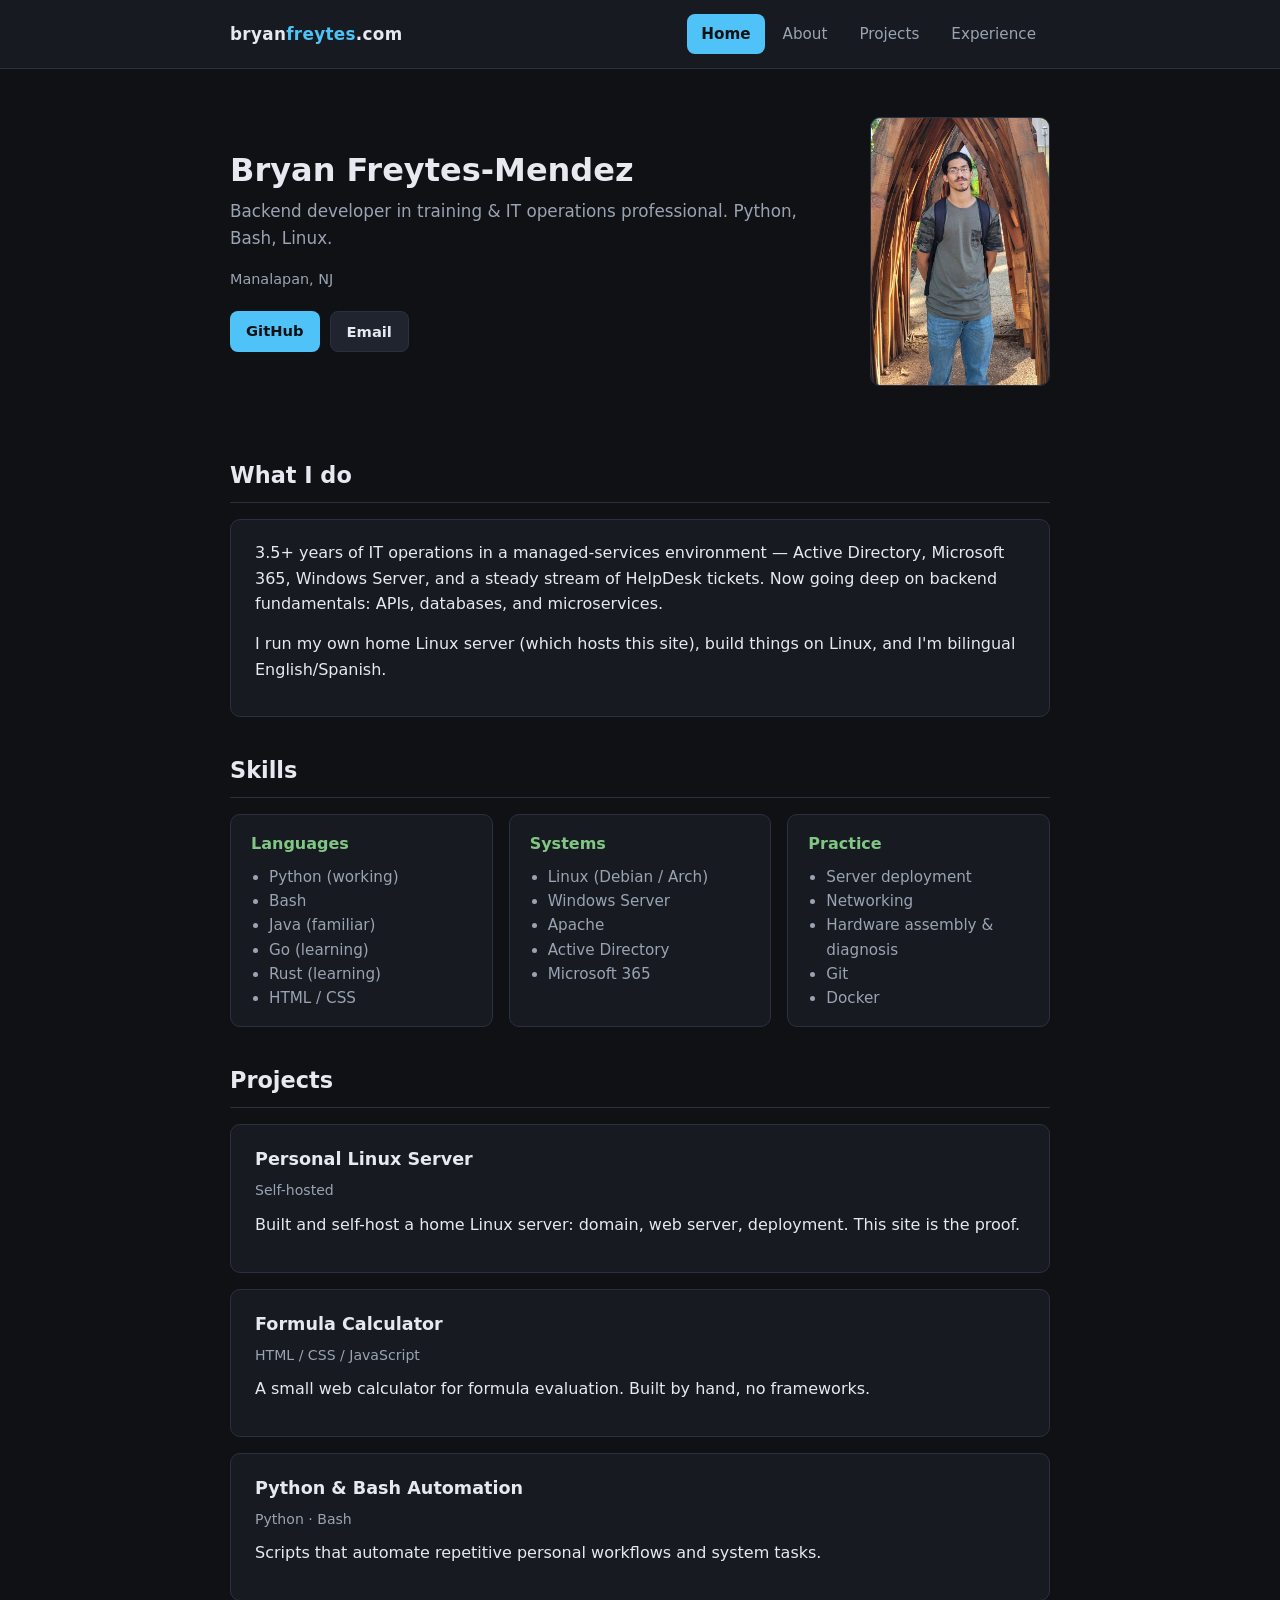
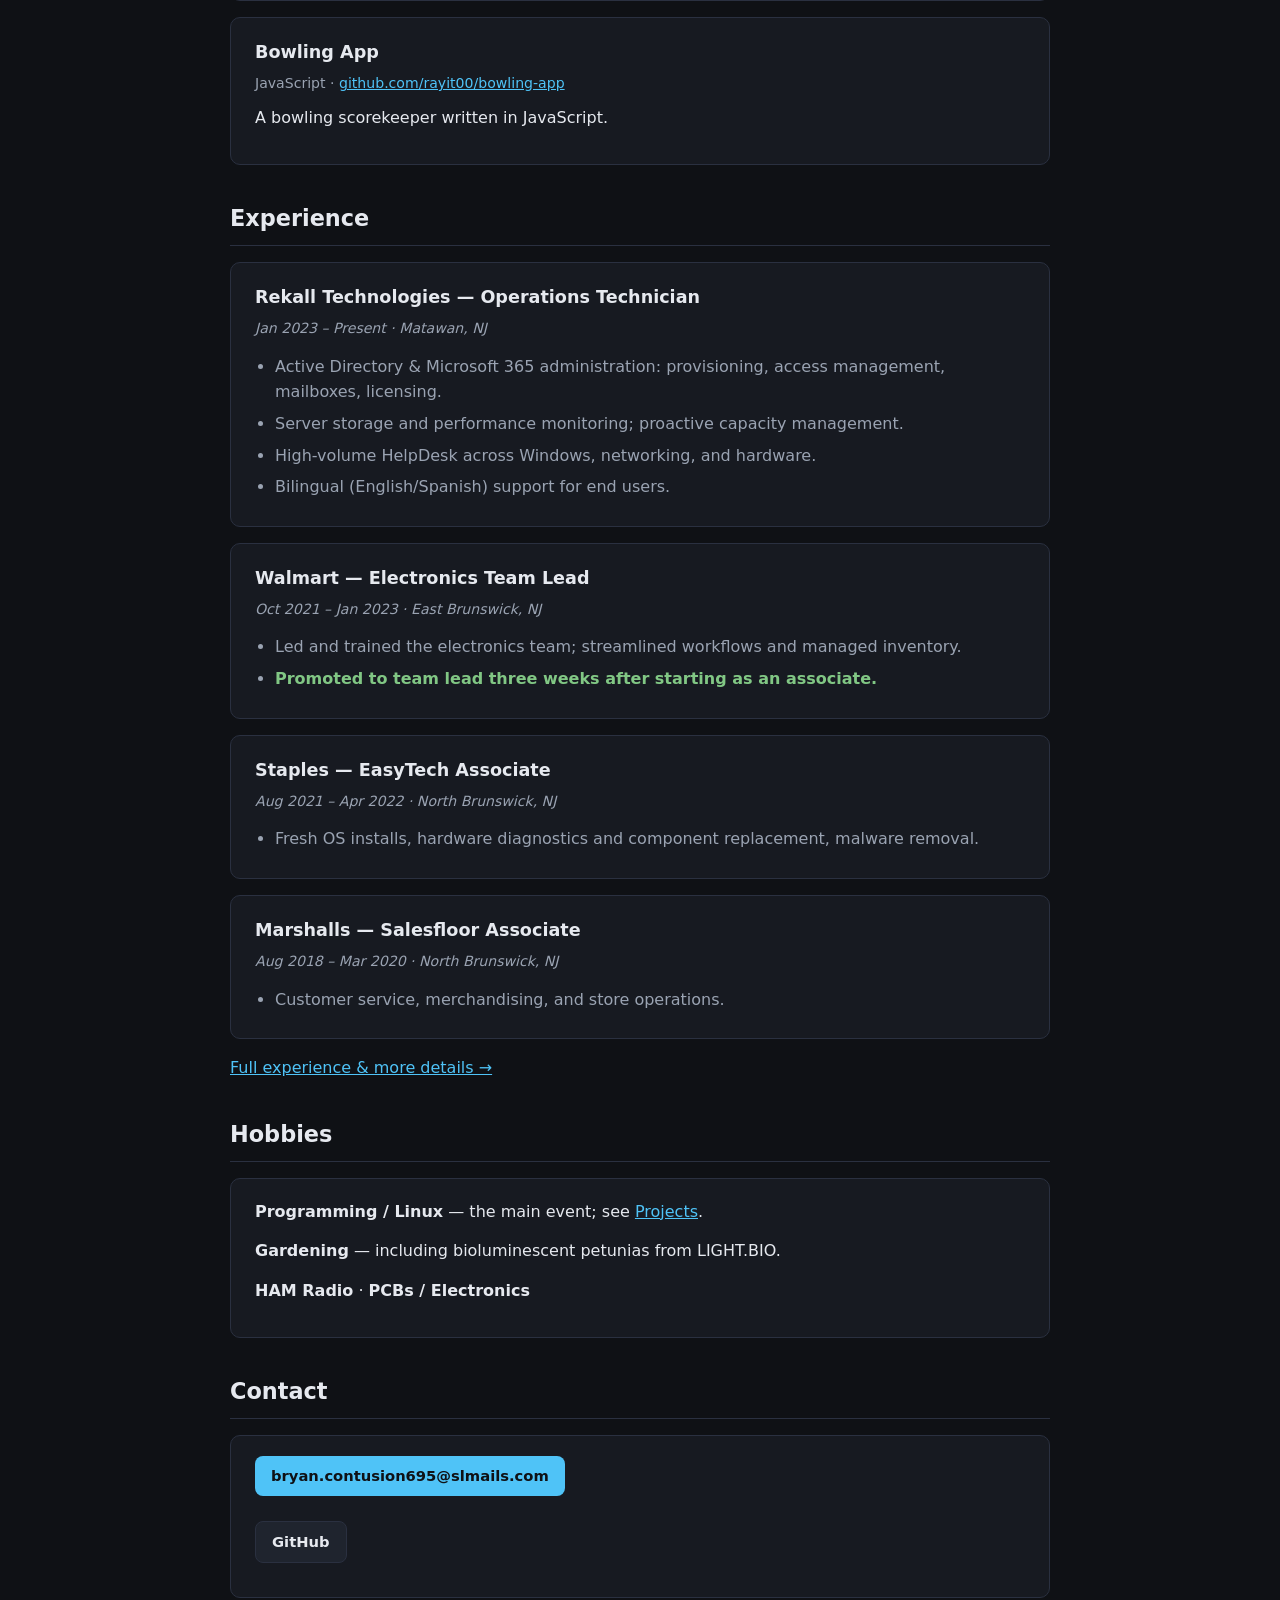
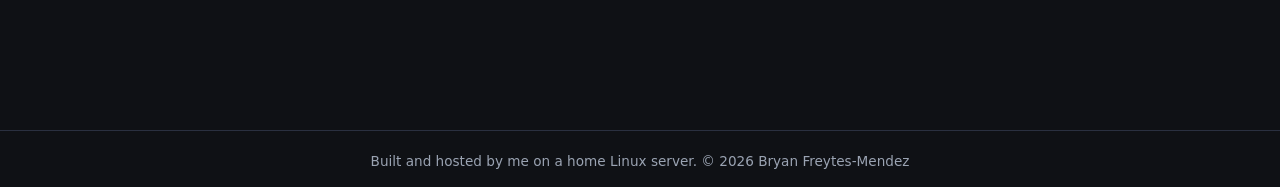
==== index.html @ b43ff47e "Rebuild personal site: 4-page static site, dark theme, no frameworks" ====
<!DOCTYPE html>
<html lang="en">
<head>
    <meta charset="UTF-8">
    <meta name="viewport" content="width=device-width, initial-scale=1.0">
    <title>Bryan Freytes-Mendez — Home</title>
    <meta name="description" content="Bryan Freytes-Mendez: backend developer in training and IT operations professional. Python, Bash, Linux. Manalapan, NJ.">
    <meta property="og:title" content="Bryan Freytes-Mendez">
    <meta property="og:description" content="Backend developer in training. Python, Bash, Linux. IT operations.">
    <meta property="og:type" content="website">
    <meta property="og:url" content="https://bryanfreytes.com/">
    <link rel="icon" type="image/svg+xml" href="/assets/favicon.svg">
    <link rel="stylesheet" href="/css/styles.css">
</head>
<body>
<header class="site-header">
    <div class="header-inner">
        <a class="site-title" href="/index.html">bryan<span>freytes</span>.com</a>
        <nav>
            <ul>
                <li><a class="active" href="/index.html">Home</a></li>
                <li><a href="/about.html">About</a></li>
                <li><a href="/projects.html">Projects</a></li>
                <li><a href="/experience.html">Experience</a></li>
            </ul>
        </nav>
    </div>
</header>

<div class="page">
    <div class="hero">
        <div class="hero-text">
            <h1>Bryan Freytes-Mendez</h1>
            <p class="tagline">Backend developer in training &amp; IT operations professional. Python, Bash, Linux.</p>
            <p class="location">Manalapan, NJ</p>
            <div class="hero-links">
                <a class="btn" href="https://github.com/rayit00" target="_blank" rel="noopener">GitHub</a>
                <a class="btn secondary" href="mailto:bryan.contusion695@slmails.com">Email</a>
            </div>
        </div>
        <img src="/images/profile.jpg" alt="Portrait of Bryan Freytes-Mendez" width="180" height="270">
    </div>

    <section>
        <h2>What I do</h2>
        <div class="card">
            <p>3.5+ years of IT operations in a managed-services environment — Active Directory, Microsoft 365, Windows Server, and a steady stream of HelpDesk tickets. Now going deep on backend fundamentals: APIs, databases, and microservices.</p>
            <p>I run my own home Linux server (which hosts this site), build things on Linux, and I'm bilingual English/Spanish.</p>
        </div>
    </section>

    <section>
        <h2>Skills</h2>
        <div class="skills-grid">
            <div class="skill-group">
                <h3>Languages</h3>
                <ul>
                    <li>Python (working)</li>
                    <li>Bash</li>
                    <li>Java (familiar)</li>
                    <li>Go (learning)</li>
                    <li>Rust (learning)</li>
                    <li>HTML / CSS</li>
                </ul>
            </div>
            <div class="skill-group">
                <h3>Systems</h3>
                <ul>
                    <li>Linux (Debian / Arch)</li>
                    <li>Windows Server</li>
                    <li>Apache</li>
                    <li>Active Directory</li>
                    <li>Microsoft 365</li>
                </ul>
            </div>
            <div class="skill-group">
                <h3>Practice</h3>
                <ul>
                    <li>Server deployment</li>
                    <li>Networking</li>
                    <li>Hardware assembly &amp; diagnosis</li>
                    <li>Git</li>
                    <li>Docker</li>
                </ul>
            </div>
        </div>
    </section>

    <section>
        <h2>Projects</h2>
        <div class="card">
            <h3><a href="/projects.html#linux-server">Personal Linux Server</a></h3>
            <p class="meta">Self-hosted</p>
            <p>Built and self-host a home Linux server: domain, web server, deployment. This site is the proof.</p>
        </div>
        <div class="card">
            <h3><a href="/projects.html#formula-calculator">Formula Calculator</a></h3>
            <p class="meta">HTML / CSS / JavaScript</p>
            <p>A small web calculator for formula evaluation. Built by hand, no frameworks.</p>
        </div>
        <div class="card">
            <h3><a href="/projects.html#automation">Python &amp; Bash Automation</a></h3>
            <p class="meta">Python · Bash</p>
            <p>Scripts that automate repetitive personal workflows and system tasks.</p>
        </div>
        <div class="card">
            <h3><a href="/projects.html#bowling-app">Bowling App</a></h3>
            <p class="meta">JavaScript · <a href="https://github.com/rayit00/bowling-app" target="_blank" rel="noopener">github.com/rayit00/bowling-app</a></p>
            <p>A bowling scorekeeper written in JavaScript.</p>
        </div>
    </section>

    <section>
        <h2>Experience</h2>
        <div class="card job">
            <h3>Rekall Technologies — Operations Technician</h3>
            <p class="dates">Jan 2023 – Present · Matawan, NJ</p>
            <ul>
                <li>Active Directory &amp; Microsoft 365 administration: provisioning, access management, mailboxes, licensing.</li>
                <li>Server storage and performance monitoring; proactive capacity management.</li>
                <li>High-volume HelpDesk across Windows, networking, and hardware.</li>
                <li>Bilingual (English/Spanish) support for end users.</li>
            </ul>
        </div>
        <div class="card job">
            <h3>Walmart — Electronics Team Lead</h3>
            <p class="dates">Oct 2021 – Jan 2023 · East Brunswick, NJ</p>
            <ul>
                <li>Led and trained the electronics team; streamlined workflows and managed inventory.</li>
                <li><span class="highlight">Promoted to team lead three weeks after starting as an associate.</span></li>
            </ul>
        </div>
        <div class="card job">
            <h3>Staples — EasyTech Associate</h3>
            <p class="dates">Aug 2021 – Apr 2022 · North Brunswick, NJ</p>
            <ul>
                <li>Fresh OS installs, hardware diagnostics and component replacement, malware removal.</li>
            </ul>
        </div>
        <div class="card job">
            <h3>Marshalls — Salesfloor Associate</h3>
            <p class="dates">Aug 2018 – Mar 2020 · North Brunswick, NJ</p>
            <ul>
                <li>Customer service, merchandising, and store operations.</li>
            </ul>
        </div>
        <p><a href="/experience.html">Full experience &amp; more details →</a></p>
    </section>

    <section>
        <h2>Hobbies</h2>
        <div class="card">
            <p><strong>Programming / Linux</strong> — the main event; see <a href="/projects.html">Projects</a>.</p>
            <p><strong>Gardening</strong> — including bioluminescent petunias from LIGHT.BIO.</p>
            <p><strong>HAM Radio</strong> · <strong>PCBs / Electronics</strong></p>
        </div>
    </section>

    <section>
        <h2>Contact</h2>
        <div class="card">
            <p>
                <a class="btn" href="mailto:bryan.contusion695@slmails.com">bryan.contusion695@slmails.com</a><br><br>
                <a class="btn secondary" href="https://github.com/rayit00" target="_blank" rel="noopener">GitHub</a>
            </p>
        </div>
    </section>
</div>

<footer class="site-footer">
    <p>Built and hosted by me on a home Linux server. © 2026 Bryan Freytes-Mendez</p>
</footer>
</body>
</html>
---- css/styles.css ----
:root {
    --bg: #0f1115;
    --surface: #171a21;
    --surface-2: #1f242e;
    --text: #e6e9ef;
    --text-dim: #9aa3b2;
    --accent: #4fc3f7;
    --accent-2: #81c784;
    --border: #2a3040;
    --radius: 10px;
}

* {
    box-sizing: border-box;
}

html {
    scroll-behavior: smooth;
}

body {
    margin: 0;
    background-color: var(--bg);
    color: var(--text);
    font-family: system-ui, -apple-system, "Segoe UI", Roboto, Helvetica, Arial, sans-serif;
    line-height: 1.6;
}

.page {
    max-width: 860px;
    margin: 0 auto;
    padding: 0 20px 60px;
}

/* ---------- Header / Nav ---------- */

header.site-header {
    background-color: var(--surface);
    border-bottom: 1px solid var(--border);
}

.header-inner {
    max-width: 860px;
    margin: 0 auto;
    padding: 14px 20px;
    display: flex;
    align-items: center;
    justify-content: space-between;
    flex-wrap: wrap;
    gap: 10px;
}

.site-title {
    font-size: 1.05rem;
    font-weight: 700;
    color: var(--text);
    text-decoration: none;
    letter-spacing: 0.02em;
}

.site-title span {
    color: var(--accent);
}

nav ul {
    list-style: none;
    display: flex;
    gap: 4px;
    margin: 0;
    padding: 0;
}

nav a {
    display: block;
    padding: 8px 14px;
    color: var(--text-dim);
    text-decoration: none;
    border-radius: 8px;
    font-size: 0.95rem;
    transition: color 0.15s, background-color 0.15s;
}

nav a:hover {
    color: var(--text);
    background-color: var(--surface-2);
}

nav a.active {
    color: var(--bg);
    background-color: var(--accent);
    font-weight: 600;
}

/* ---------- Hero ---------- */

.hero {
    display: flex;
    align-items: center;
    gap: 36px;
    padding: 48px 0 36px;
}

.hero-text {
    flex: 1;
}

.hero h1 {
    margin: 0 0 8px;
    font-size: 2rem;
    line-height: 1.2;
}

.hero .tagline {
    margin: 0 0 16px;
    color: var(--text-dim);
    font-size: 1.05rem;
}

.hero .location {
    margin: 0 0 20px;
    color: var(--text-dim);
    font-size: 0.9rem;
}

.hero img {
    width: 180px;
    height: auto;
    border-radius: var(--radius);
    border: 1px solid var(--border);
}

.hero-links {
    display: flex;
    gap: 10px;
    flex-wrap: wrap;
}

/* ---------- Cards & sections ---------- */

section {
    margin-top: 36px;
}

h2 {
    font-size: 1.4rem;
    margin: 0 0 16px;
    padding-bottom: 8px;
    border-bottom: 1px solid var(--border);
}

h3 {
    font-size: 1.1rem;
    margin: 0 0 6px;
}

p {
    margin: 0 0 14px;
}

.card {
    background-color: var(--surface);
    border: 1px solid var(--border);
    border-radius: var(--radius);
    padding: 20px 24px;
    margin-bottom: 16px;
}

.card h3 a {
    color: var(--text);
    text-decoration: none;
}

.card h3 a:hover {
    color: var(--accent);
}

.card .meta {
    color: var(--text-dim);
    font-size: 0.88rem;
    margin-bottom: 10px;
}

/* ---------- Links & buttons ---------- */

a {
    color: var(--accent);
}

.btn {
    display: inline-block;
    padding: 8px 16px;
    border-radius: 8px;
    background-color: var(--accent);
    color: var(--bg);
    font-weight: 600;
    text-decoration: none;
    font-size: 0.92rem;
    transition: filter 0.15s;
}

.btn:hover {
    filter: brightness(1.15);
    color: var(--bg);
}

.btn.secondary {
    background-color: var(--surface-2);
    color: var(--text);
    border: 1px solid var(--border);
}

/* ---------- Lists ---------- */

ul.plain {
    list-style: none;
    padding: 0;
    margin: 0;
}

ul.plain li {
    padding: 4px 0;
}

ul.dotted {
    margin: 0;
    padding-left: 20px;
}

ul.dotted li {
    margin-bottom: 6px;
}

/* ---------- Skills grid ---------- */

.skills-grid {
    display: grid;
    grid-template-columns: repeat(auto-fit, minmax(220px, 1fr));
    gap: 16px;
}

.skill-group {
    background-color: var(--surface);
    border: 1px solid var(--border);
    border-radius: var(--radius);
    padding: 16px 20px;
}

.skill-group h3 {
    margin-bottom: 8px;
    color: var(--accent-2);
    font-size: 1rem;
}

.skill-group ul {
    margin: 0;
    padding-left: 18px;
    color: var(--text-dim);
    font-size: 0.95rem;
}

/* ---------- Tags ---------- */

.tag {
    display: inline-block;
    background-color: var(--surface-2);
    border: 1px solid var(--border);
    color: var(--text-dim);
    border-radius: 999px;
    padding: 2px 12px;
    font-size: 0.82rem;
    margin: 2px 4px 2px 0;
}

.tag.learning {
    border-color: var(--accent);
    color: var(--accent);
}

/* ---------- Experience ---------- */

.job .dates {
    color: var(--text-dim);
    font-size: 0.88rem;
    font-style: italic;
}

.job ul {
    margin: 8px 0 0;
    padding-left: 20px;
    color: var(--text-dim);
}

.job li {
    margin-bottom: 6px;
}

.highlight {
    color: var(--accent-2);
    font-weight: 600;
}

/* ---------- Footer ---------- */

footer.site-footer {
    margin-top: 56px;
    padding-top: 20px;
    border-top: 1px solid var(--border);
    color: var(--text-dim);
    font-size: 0.85rem;
    text-align: center;
}

/* ---------- Calculator page ---------- */

.calc-box {
    max-width: 480px;
}

.calc-box label {
    display: block;
    margin-bottom: 10px;
    font-size: 0.95rem;
}

.calc-box input[type="number"] {
    width: 100px;
    padding: 6px 10px;
    border-radius: 6px;
    border: 1px solid var(--border);
    background-color: var(--surface-2);
    color: var(--text);
    font-size: 1rem;
}

.calc-result {
    margin-top: 16px;
    font-size: 1.05rem;
}

.calc-result span {
    color: var(--accent);
    font-weight: 700;
}

/* ---------- Mobile ---------- */

@media (max-width: 640px) {
    .hero {
        flex-direction: column;
        text-align: center;
        padding-top: 32px;
    }

    .hero img {
        width: 140px;
    }

    .hero-links {
        justify-content: center;
    }

    .header-inner {
        justify-content: center;
    }
}
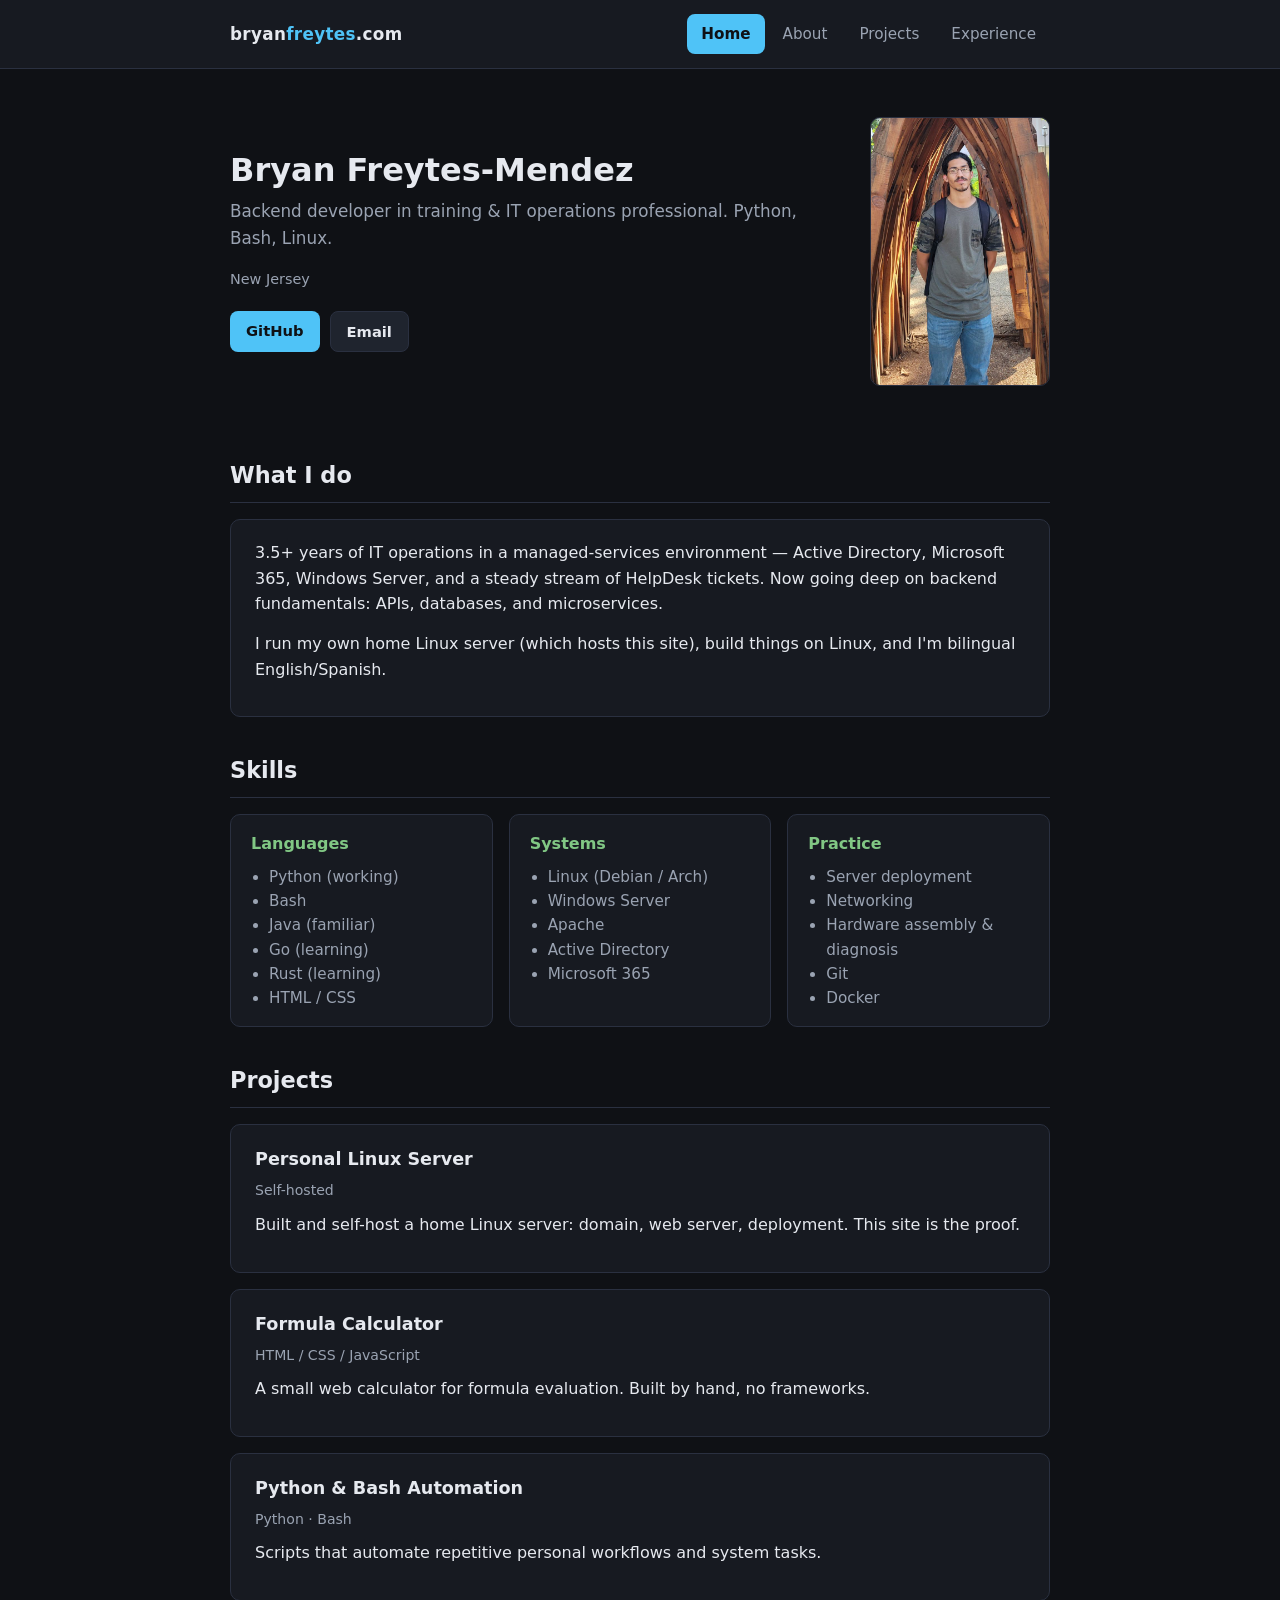
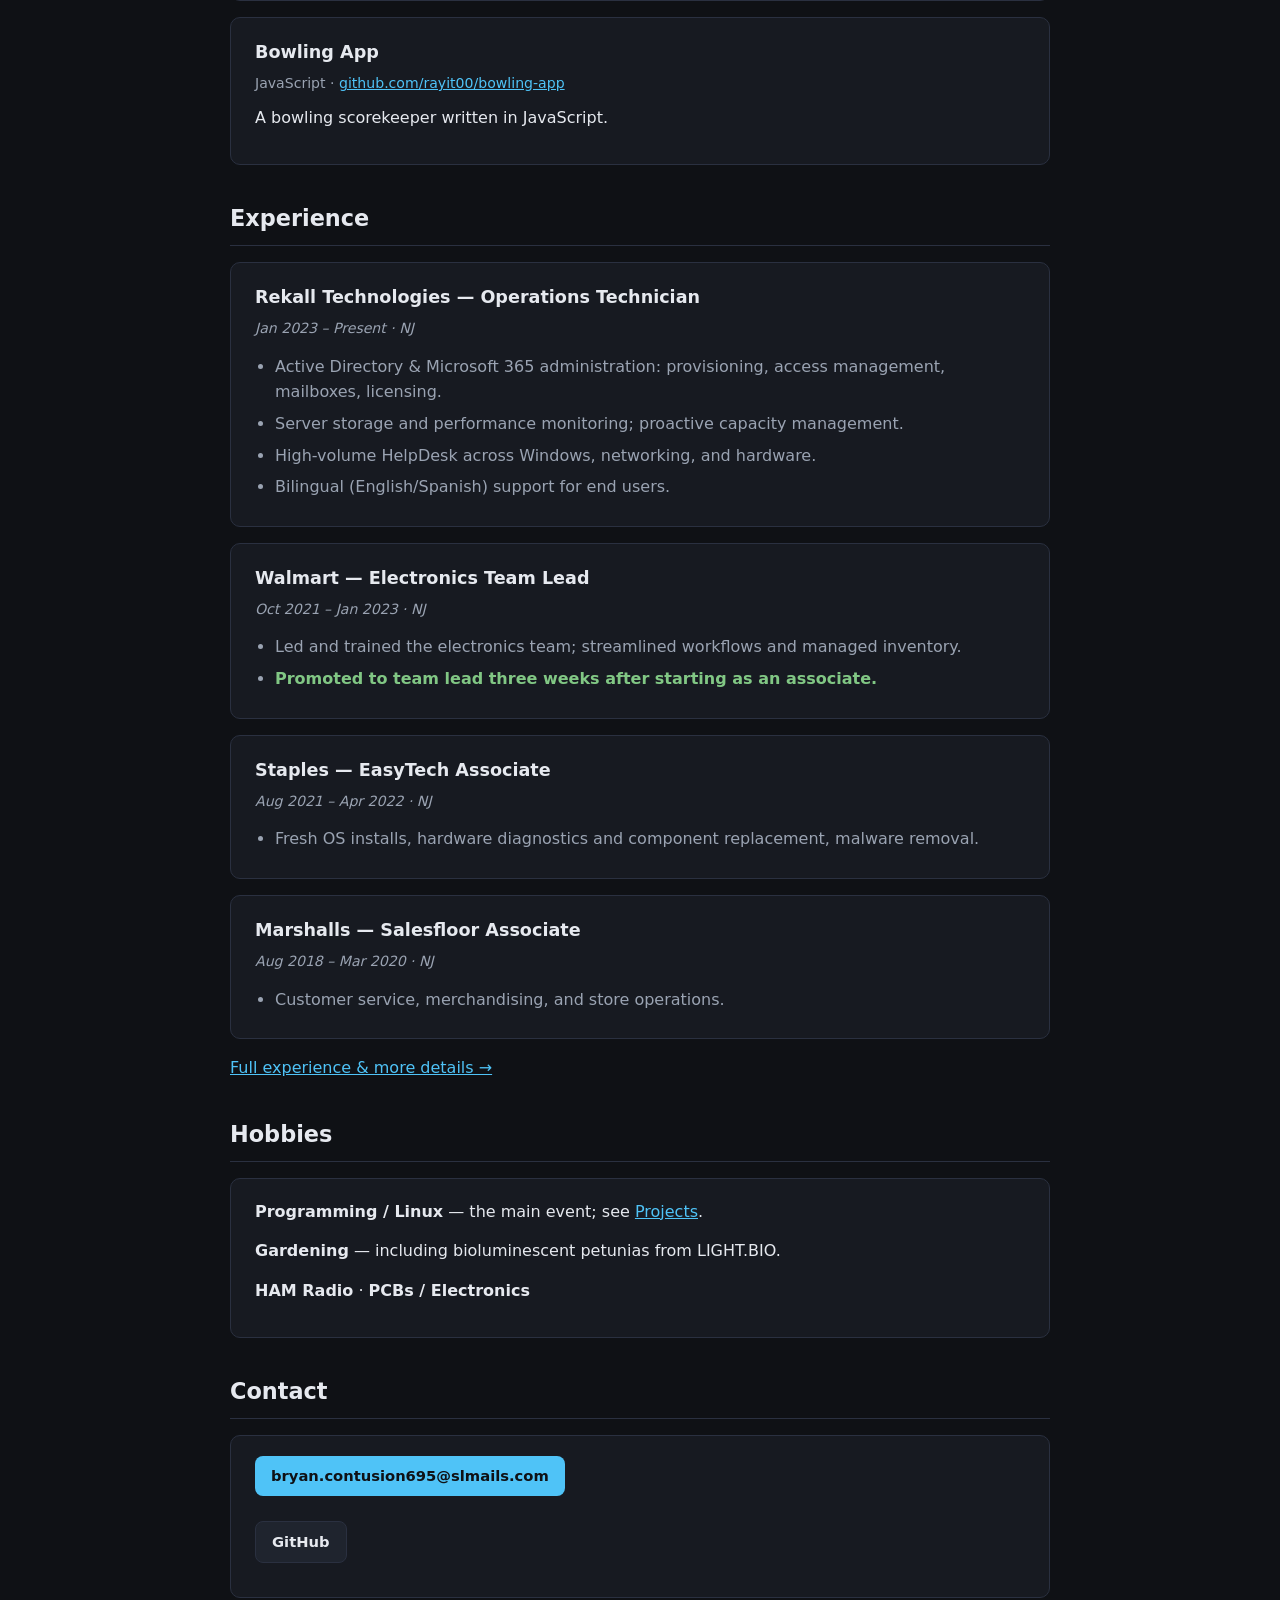
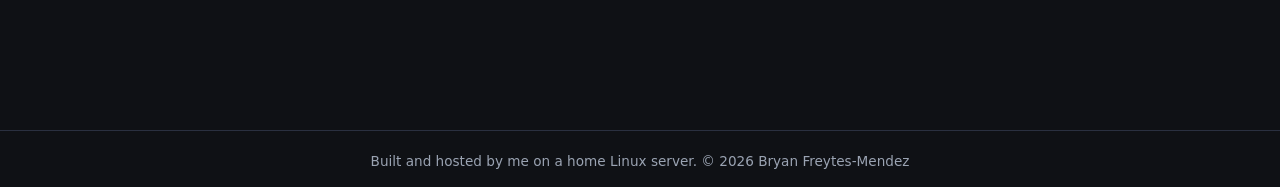
==== commit ed8dba88: "Remove all town-level locations; use NJ only (privacy)" ====
--- a/index.html
+++ b/index.html
@@ -4,13 +4,13 @@
     <meta charset="UTF-8">
     <meta name="viewport" content="width=device-width, initial-scale=1.0">
     <title>Bryan Freytes-Mendez — Home</title>
-    <meta name="description" content="Bryan Freytes-Mendez: backend developer in training and IT operations professional. Python, Bash, Linux. Manalapan, NJ.">
+    <meta name="description" content="Bryan Freytes-Mendez: backend developer in training and IT operations professional. Python, Bash, Linux. New Jersey.">
     <meta property="og:title" content="Bryan Freytes-Mendez">
     <meta property="og:description" content="Backend developer in training. Python, Bash, Linux. IT operations.">
     <meta property="og:type" content="website">
     <meta property="og:url" content="https://bryanfreytes.com/">
     <link rel="icon" type="image/svg+xml" href="/assets/favicon.svg">
-    <link rel="stylesheet" href="/css/styles.css">
+    <link rel="stylesheet" href="/css/styles.css?v=20260905">
 </head>
 <body>
 <header class="site-header">
@@ -32,7 +32,7 @@
         <div class="hero-text">
             <h1>Bryan Freytes-Mendez</h1>
             <p class="tagline">Backend developer in training &amp; IT operations professional. Python, Bash, Linux.</p>
-            <p class="location">Manalapan, NJ</p>
+            <p class="location">New Jersey</p>
             <div class="hero-links">
                 <a class="btn" href="https://github.com/rayit00" target="_blank" rel="noopener">GitHub</a>
                 <a class="btn secondary" href="mailto:bryan.contusion695@slmails.com">Email</a>
@@ -114,7 +114,7 @@
         <h2>Experience</h2>
         <div class="card job">
             <h3>Rekall Technologies — Operations Technician</h3>
-            <p class="dates">Jan 2023 – Present · Matawan, NJ</p>
+            <p class="dates">Jan 2023 – Present · NJ</p>
             <ul>
                 <li>Active Directory &amp; Microsoft 365 administration: provisioning, access management, mailboxes, licensing.</li>
                 <li>Server storage and performance monitoring; proactive capacity management.</li>
@@ -124,7 +124,7 @@
         </div>
         <div class="card job">
             <h3>Walmart — Electronics Team Lead</h3>
-            <p class="dates">Oct 2021 – Jan 2023 · East Brunswick, NJ</p>
+            <p class="dates">Oct 2021 – Jan 2023 · NJ</p>
             <ul>
                 <li>Led and trained the electronics team; streamlined workflows and managed inventory.</li>
                 <li><span class="highlight">Promoted to team lead three weeks after starting as an associate.</span></li>
@@ -132,14 +132,14 @@
         </div>
         <div class="card job">
             <h3>Staples — EasyTech Associate</h3>
-            <p class="dates">Aug 2021 – Apr 2022 · North Brunswick, NJ</p>
+            <p class="dates">Aug 2021 – Apr 2022 · NJ</p>
             <ul>
                 <li>Fresh OS installs, hardware diagnostics and component replacement, malware removal.</li>
             </ul>
         </div>
         <div class="card job">
             <h3>Marshalls — Salesfloor Associate</h3>
-            <p class="dates">Aug 2018 – Mar 2020 · North Brunswick, NJ</p>
+            <p class="dates">Aug 2018 – Mar 2020 · NJ</p>
             <ul>
                 <li>Customer service, merchandising, and store operations.</li>
             </ul>
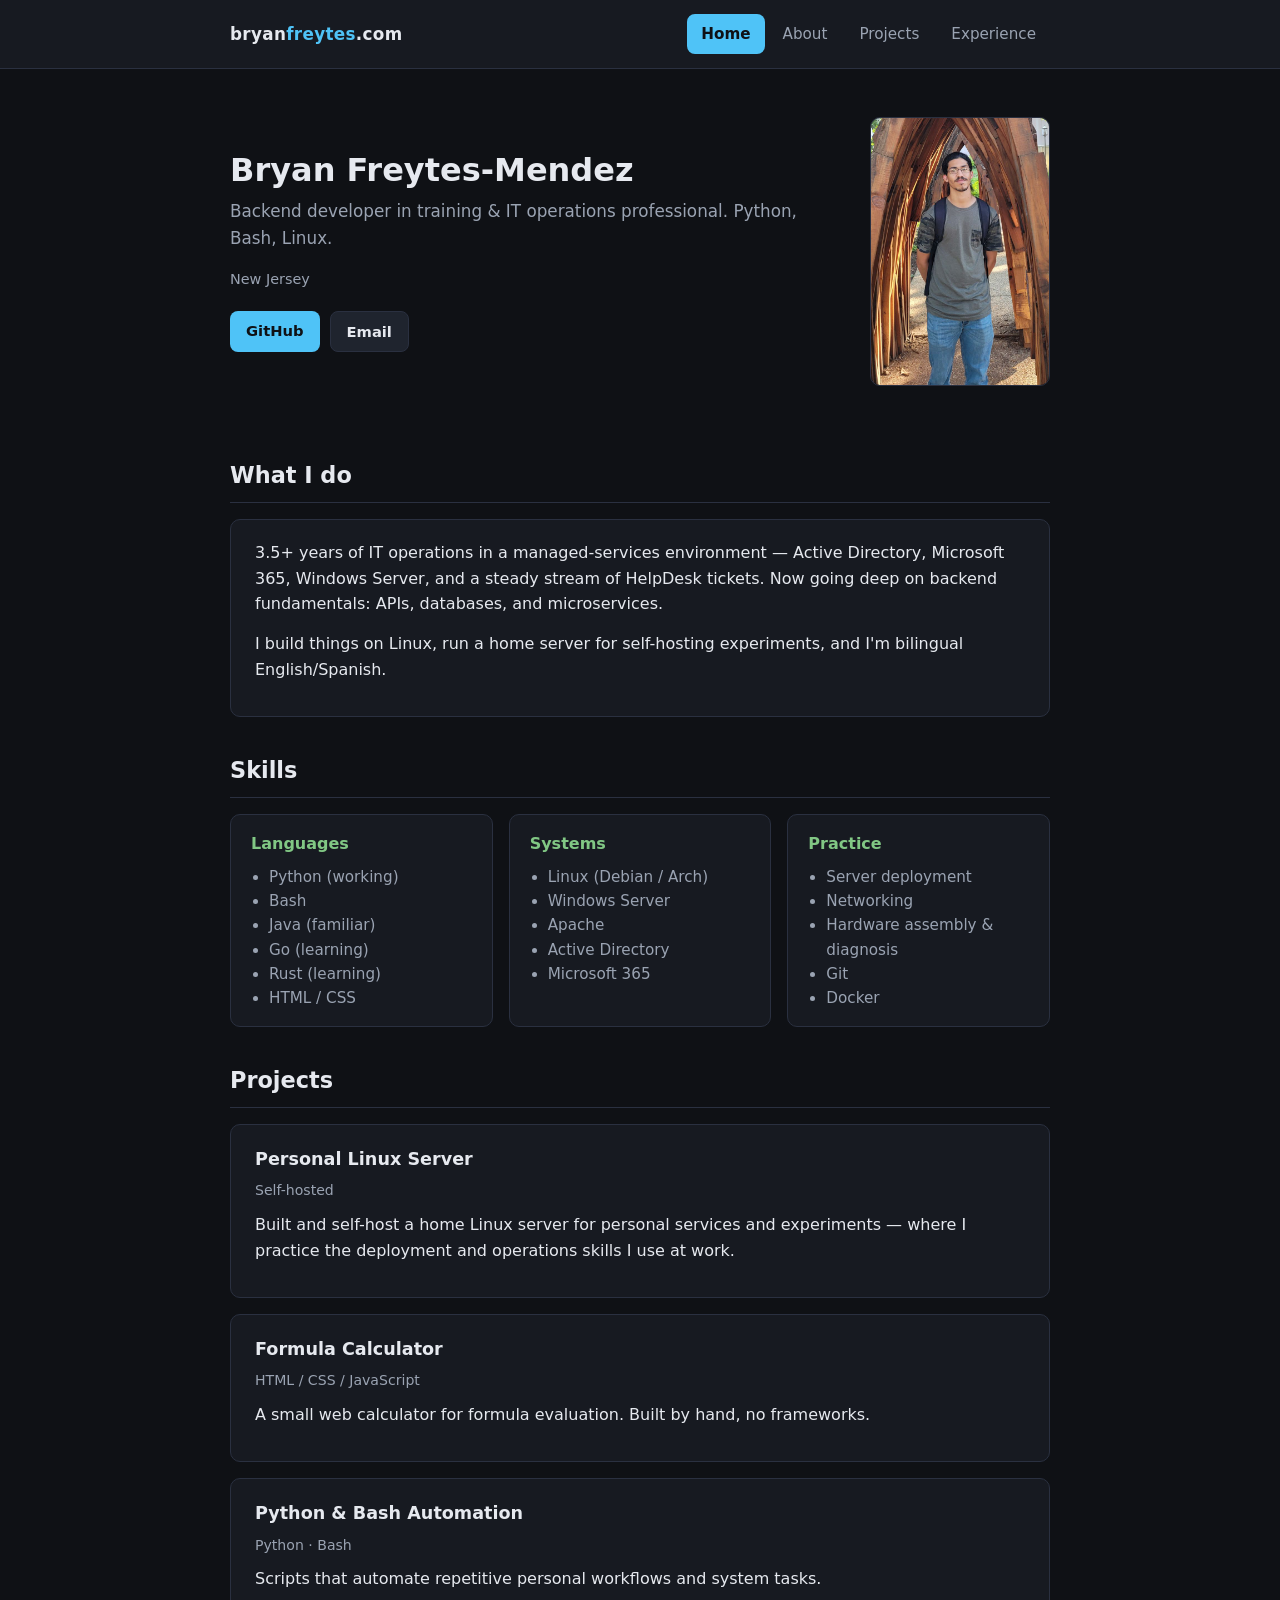
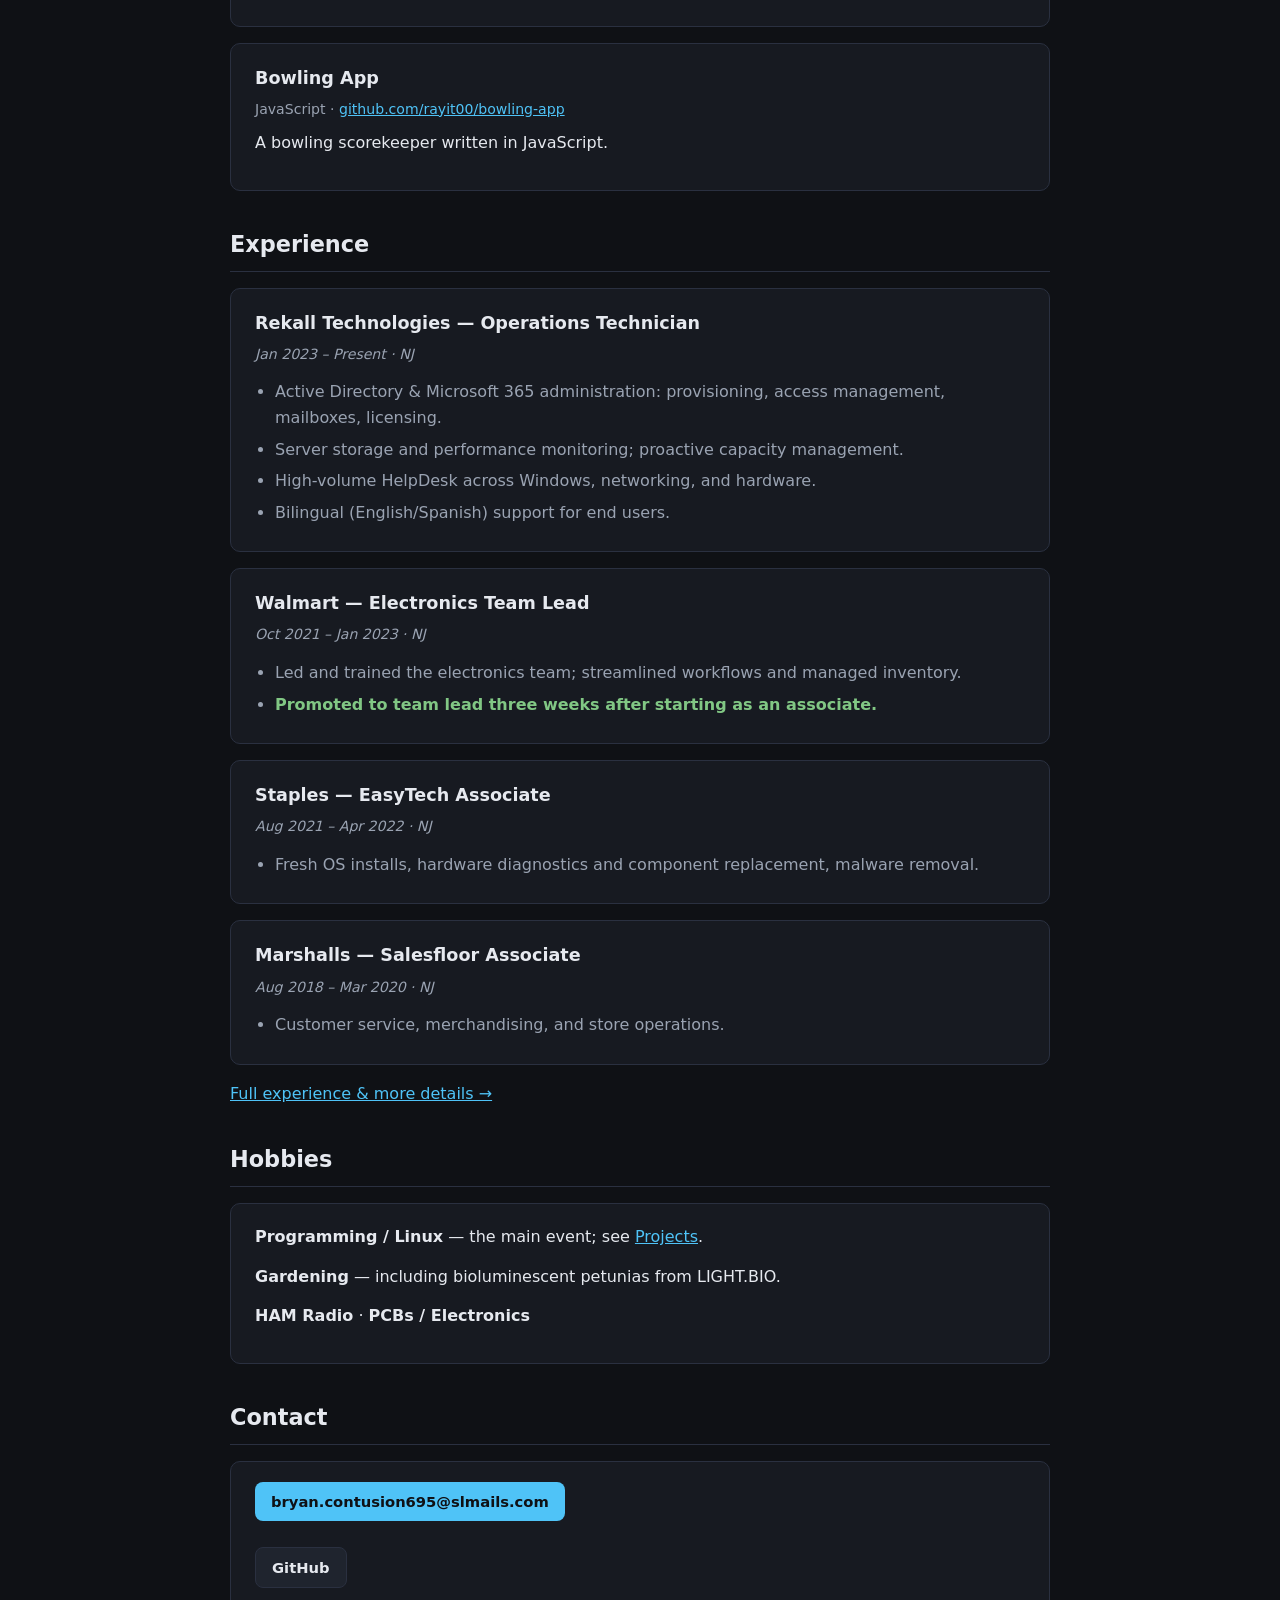
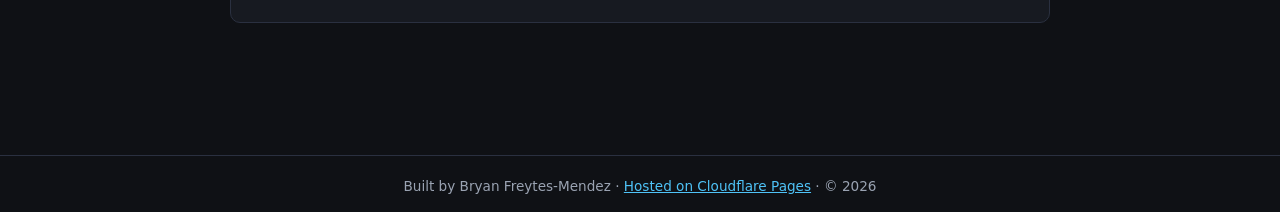
==== commit f64b70f1: "Correct hosting claims: Cloudflare Pages serves the site; home server is for personal services only" ====
--- a/index.html
+++ b/index.html
@@ -10,7 +10,7 @@
     <meta property="og:type" content="website">
     <meta property="og:url" content="https://bryanfreytes.com/">
     <link rel="icon" type="image/svg+xml" href="/assets/favicon.svg">
-    <link rel="stylesheet" href="/css/styles.css?v=20260905">
+    <link rel="stylesheet" href="/css/styles.css?v=20260905b">
 </head>
 <body>
 <header class="site-header">
@@ -45,7 +45,7 @@
         <h2>What I do</h2>
         <div class="card">
             <p>3.5+ years of IT operations in a managed-services environment — Active Directory, Microsoft 365, Windows Server, and a steady stream of HelpDesk tickets. Now going deep on backend fundamentals: APIs, databases, and microservices.</p>
-            <p>I run my own home Linux server (which hosts this site), build things on Linux, and I'm bilingual English/Spanish.</p>
+            <p>I build things on Linux, run a home server for self-hosting experiments, and I'm bilingual English/Spanish.</p>
         </div>
     </section>
 
@@ -91,7 +91,7 @@
         <div class="card">
             <h3><a href="/projects.html#linux-server">Personal Linux Server</a></h3>
             <p class="meta">Self-hosted</p>
-            <p>Built and self-host a home Linux server: domain, web server, deployment. This site is the proof.</p>
+            <p>Built and self-host a home Linux server for personal services and experiments — where I practice the deployment and operations skills I use at work.</p>
         </div>
         <div class="card">
             <h3><a href="/projects.html#formula-calculator">Formula Calculator</a></h3>
@@ -168,7 +168,7 @@
 </div>
 
 <footer class="site-footer">
-    <p>Built and hosted by me on a home Linux server. © 2026 Bryan Freytes-Mendez</p>
+    <p>Built by Bryan Freytes-Mendez &middot; <a href="https://pages.cloudflare.com">Hosted on Cloudflare Pages</a> &middot; &copy; 2026</p>
 </footer>
 </body>
 </html>
